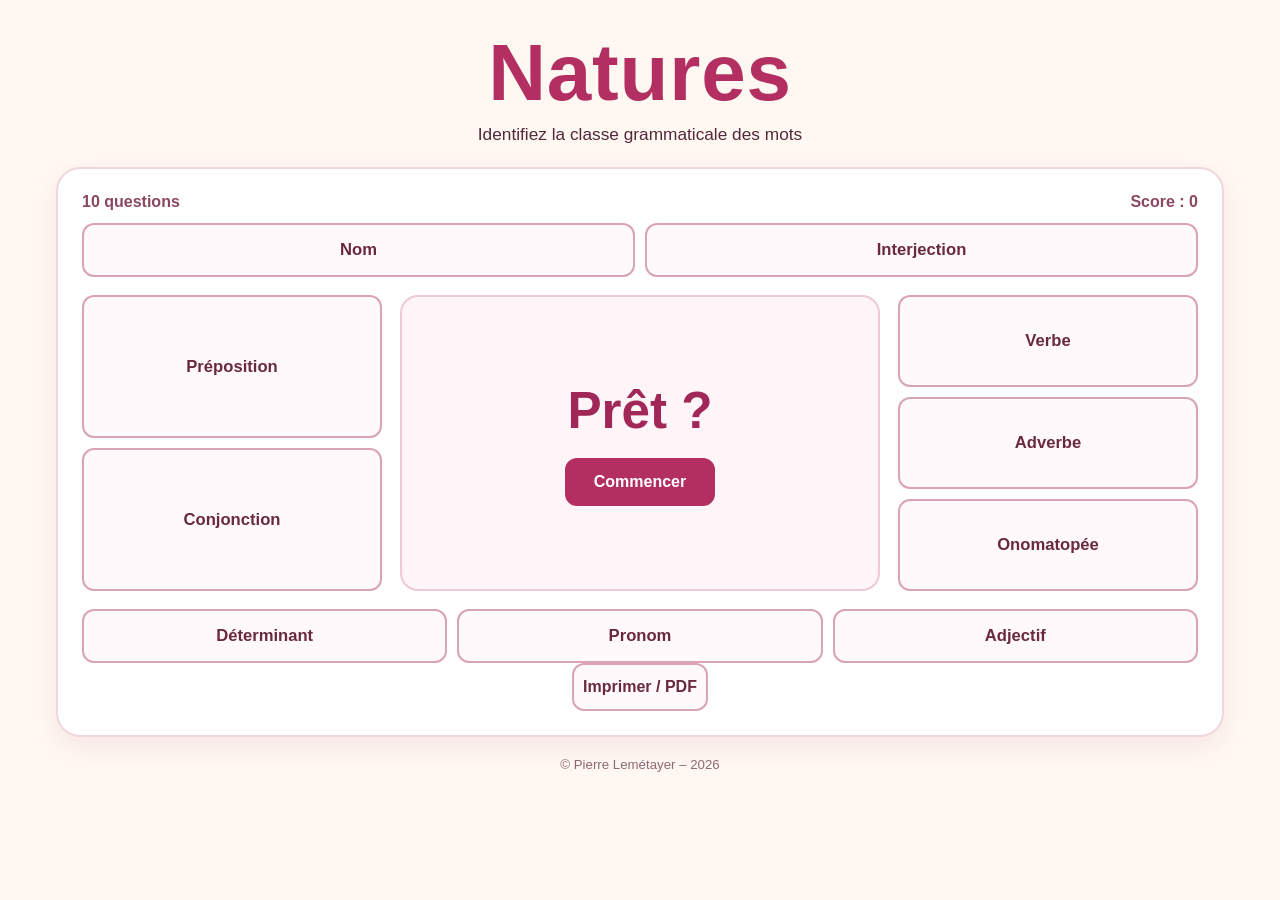
==== index.html @ f2314c23 "Ajouter les commandes Imprimer / PDF à Natures" ====
<!doctype html><html lang="fr"><head><meta charset="utf-8"><meta name="viewport" content="width=device-width,initial-scale=1"><title>Natures — Identifiez la classe grammaticale des mots</title><link rel="stylesheet" href="css/style.css?v=20261031-5"></head><body><main class="app"><header><h1><a href="./" id="home">Natures</a></h1><p>Identifiez la classe grammaticale des mots</p></header><section class="game" aria-label="Exercice de grammaire"><div class="status"><span id="progress">10 questions</span><span id="score">Score : 0</span></div><div class="layout"><div class="group top"><button data-class="nom">Nom</button><button data-class="interjection">Interjection</button></div><div class="group left"><button data-class="préposition">Préposition</button><button data-class="conjonction">Conjonction</button></div><div class="word"><div id="word" class="word-text" aria-live="polite">Prêt ?</div><div id="feedback" class="feedback" role="status" aria-live="polite"></div><button id="next" class="next">Commencer</button></div><div class="group right"><button data-class="verbe">Verbe</button><button data-class="adverbe">Adverbe</button><button data-class="onomatopée">Onomatopée</button></div><div class="group bottom"><button data-class="déterminant">Déterminant</button><button data-class="pronom">Pronom</button><button data-class="adjectif">Adjectif</button></div></div><div id="subchoices" class="subchoices" hidden></div><div class="print-tools"><button id="print-toggle" type="button" aria-expanded="false" aria-controls="print-options">Imprimer / PDF</button><div id="print-options" class="print-options" hidden><button id="print-exercise" type="button">PDF de l’exercice</button><button id="print-corrected" type="button">PDF de l’exercice avec corrigé</button></div></div></section><footer>© Pierre Lemétayer – 2026</footer></main><script src="js/data.js"></script><script src="js/app.js?v=20261031-6"></script></body></html>
---- css/style.css ----
:root{font-family:Verdana,Arial,sans-serif;color:#52283b;background:#fff8f2}*{box-sizing:border-box}body{margin:0;min-height:100vh}.app{max-width:1100px;margin:auto;padding:22px 16px;text-align:center}h1{font-size:clamp(2.8rem,7vw,5rem);margin:5px 0;color:#b32f62;letter-spacing:.01em}h1 a{color:inherit;text-decoration:none;cursor:pointer}h1 a:focus-visible{outline:2px solid #b32f62}header p{margin:0 0 22px;font-size:1.08rem}.game{background:#fff;border:2px solid #f1d6df;border-radius:24px;padding:20px;box-shadow:0 10px 28px #9b426018}.status{display:flex;justify-content:space-between;font-weight:bold;color:#8a4761;margin-bottom:12px}.layout{display:grid;grid-template-columns:minmax(140px,1fr) minmax(170px,1.4fr) minmax(140px,1fr);grid-template-rows:auto minmax(180px,1fr) auto;align-items:stretch;gap:14px;min-height:410px}.group{display:flex;gap:10px}.group.top{grid-column:1/4;grid-row:1;justify-content:center}.group.bottom{grid-column:1/4;grid-row:3;justify-content:center}.group.left{grid-column:1;grid-row:2;flex-direction:column}.group.right{grid-column:3;grid-row:2;flex-direction:column}.word{grid-column:2;grid-row:2;display:flex;flex-direction:column;align-items:center;justify-content:center;gap:12px;background:#fff4f7;border:2px solid #f0c9d6;border-radius:18px;color:#a12758;overflow-wrap:anywhere;padding:16px 12px}.word-text{font-size:clamp(2rem,4vw,3.5rem);font-weight:bold;line-height:1.2}button{font:inherit;cursor:pointer;border:2px solid #d9a4b8;background:#fff9fb;color:#692940;border-radius:12px;padding:13px 9px;font-weight:bold;transition:background .15s}.group button{flex:1;min-height:54px}.group.left button,.group.right button{min-height:64px}button:hover:not(:disabled){background:#ffe5ed}button:focus-visible{outline:3px solid #aa3b67;outline-offset:2px}button:disabled{cursor:default;opacity:.62}button.correct{background:#d5f3df;border-color:#3c9861;color:#215d37;opacity:1}button.wrong{background:#ffe0e0;border-color:#d35c5c;color:#922f2f;opacity:1}.next{background:#b32f62;color:white;border-color:#b32f62;margin:0 auto;min-width:150px}.next:hover:not(:disabled){background:#94244e}.subchoices{margin:15px auto 0;display:flex;flex-wrap:wrap;justify-content:center;gap:8px}.subchoices[hidden]{display:none}.subchoices button{font-size:.9rem}.feedback{font-size:.91rem;font-weight:normal;color:#52283b;line-height:1.45;max-width:100%;overflow-wrap:anywhere}.feedback:empty{display:none}.feedback strong{color:#a12758}footer{margin-top:20px;font-size:.83rem;color:#8e6877}@media(max-width:700px){.layout{grid-template-columns:1fr 1fr;grid-template-rows:auto auto auto auto;min-height:0}.word{grid-column:1/3;grid-row:1;min-height:135px}.group.top,.group.bottom,.group.left,.group.right{grid-column:auto;grid-row:auto;flex-direction:column}.group.top{grid-column:1;grid-row:2}.group.right{grid-column:2;grid-row:2}.group.left{grid-column:1;grid-row:3}.group.bottom{grid-column:2;grid-row:3}.group button{font-size:.83rem;min-height:48px!important}.game{padding:12px}.app{padding:14px 9px}}
/* Lisibilité prioritaire sur ordinateur : corrections et choix grammaticaux. */
@media (min-width: 701px){
  .app{max-width:1200px}
  .game{padding:24px}
  .layout{grid-template-columns:minmax(155px,1fr) minmax(270px,1.6fr) minmax(155px,1fr);gap:18px;min-height:440px}
  .word{padding:22px 18px;gap:16px}
  .feedback{font-size:1.05rem;line-height:1.65;max-width:52ch}
  .subchoices{max-width:1000px;gap:10px}
  .subchoices button{font-size:1rem;padding:12px 15px}
  .group button{font-size:1.04rem}
}

/* Sous-catégories : contraste visuel distinct des catégories principales. */
.subchoices button{background:#e9efff;border-color:#8199d1;color:#243f78}
.subchoices button:hover:not(:disabled){background:#d5e2ff;border-color:#5879c2}
.subchoices button:focus-visible{outline-color:#385ba9}
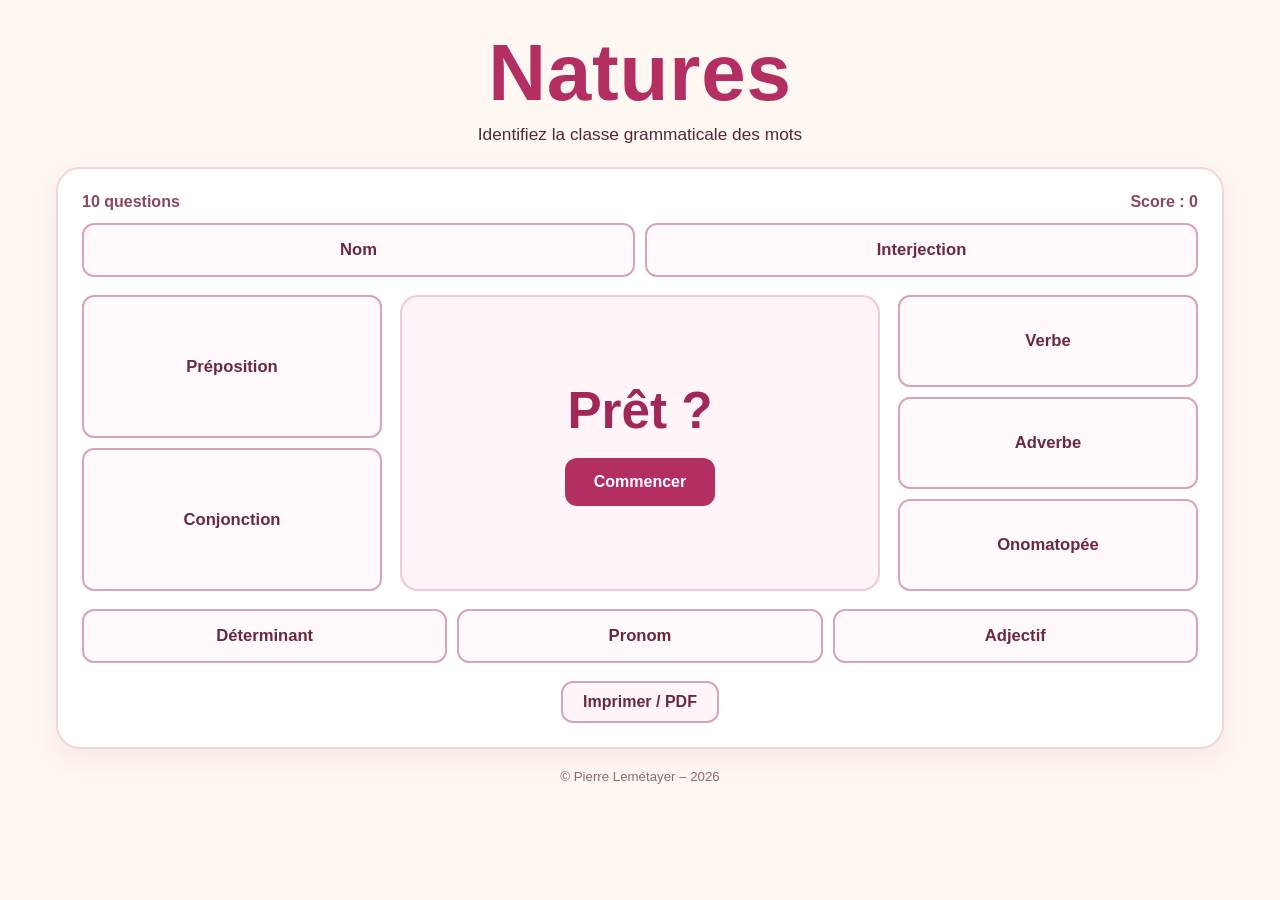
==== commit 32af8414: "Actualiser le cache CSS des commandes PDF" ====
--- a/index.html
+++ b/index.html
@@ -1 +1 @@
-<!doctype html><html lang="fr"><head><meta charset="utf-8"><meta name="viewport" content="width=device-width,initial-scale=1"><title>Natures — Identifiez la classe grammaticale des mots</title><link rel="stylesheet" href="css/style.css?v=20261031-5"></head><body><main class="app"><header><h1><a href="./" id="home">Natures</a></h1><p>Identifiez la classe grammaticale des mots</p></header><section class="game" aria-label="Exercice de grammaire"><div class="status"><span id="progress">10 questions</span><span id="score">Score : 0</span></div><div class="layout"><div class="group top"><button data-class="nom">Nom</button><button data-class="interjection">Interjection</button></div><div class="group left"><button data-class="préposition">Préposition</button><button data-class="conjonction">Conjonction</button></div><div class="word"><div id="word" class="word-text" aria-live="polite">Prêt ?</div><div id="feedback" class="feedback" role="status" aria-live="polite"></div><button id="next" class="next">Commencer</button></div><div class="group right"><button data-class="verbe">Verbe</button><button data-class="adverbe">Adverbe</button><button data-class="onomatopée">Onomatopée</button></div><div class="group bottom"><button data-class="déterminant">Déterminant</button><button data-class="pronom">Pronom</button><button data-class="adjectif">Adjectif</button></div></div><div id="subchoices" class="subchoices" hidden></div><div class="print-tools"><button id="print-toggle" type="button" aria-expanded="false" aria-controls="print-options">Imprimer / PDF</button><div id="print-options" class="print-options" hidden><button id="print-exercise" type="button">PDF de l’exercice</button><button id="print-corrected" type="button">PDF de l’exercice avec corrigé</button></div></div></section><footer>© Pierre Lemétayer – 2026</footer></main><script src="js/data.js"></script><script src="js/app.js?v=20261031-6"></script></body></html>+<!doctype html><html lang="fr"><head><meta charset="utf-8"><meta name="viewport" content="width=device-width,initial-scale=1"><title>Natures — Identifiez la classe grammaticale des mots</title><link rel="stylesheet" href="css/style.css?v=20261031-6"></head><body><main class="app"><header><h1><a href="./" id="home">Natures</a></h1><p>Identifiez la classe grammaticale des mots</p></header><section class="game" aria-label="Exercice de grammaire"><div class="status"><span id="progress">10 questions</span><span id="score">Score : 0</span></div><div class="layout"><div class="group top"><button data-class="nom">Nom</button><button data-class="interjection">Interjection</button></div><div class="group left"><button data-class="préposition">Préposition</button><button data-class="conjonction">Conjonction</button></div><div class="word"><div id="word" class="word-text" aria-live="polite">Prêt ?</div><div id="feedback" class="feedback" role="status" aria-live="polite"></div><button id="next" class="next">Commencer</button></div><div class="group right"><button data-class="verbe">Verbe</button><button data-class="adverbe">Adverbe</button><button data-class="onomatopée">Onomatopée</button></div><div class="group bottom"><button data-class="déterminant">Déterminant</button><button data-class="pronom">Pronom</button><button data-class="adjectif">Adjectif</button></div></div><div id="subchoices" class="subchoices" hidden></div><div class="print-tools"><button id="print-toggle" type="button" aria-expanded="false" aria-controls="print-options">Imprimer / PDF</button><div id="print-options" class="print-options" hidden><button id="print-exercise" type="button">PDF de l’exercice</button><button id="print-corrected" type="button">PDF de l’exercice avec corrigé</button></div></div></section><footer>© Pierre Lemétayer – 2026</footer></main><script src="js/data.js"></script><script src="js/app.js?v=20261031-6"></script></body></html>
--- a/css/style.css
+++ b/css/style.css
@@ -15,3 +15,11 @@
 .subchoices button{background:#e9efff;border-color:#8199d1;color:#243f78}
 .subchoices button:hover:not(:disabled){background:#d5e2ff;border-color:#5879c2}
 .subchoices button:focus-visible{outline-color:#385ba9}
+
+/* Commandes de sortie papier et PDF. */
+.print-tools{margin:18px auto 0;text-align:center}
+#print-toggle{background:#fff4f7;border-color:#d9a4b8;padding:10px 20px}
+.print-options{display:flex;justify-content:center;flex-wrap:wrap;gap:10px;margin-top:12px}
+.print-options[hidden]{display:none}
+.print-options button{background:#e9efff;border-color:#8199d1;color:#243f78}
+.print-options button:hover{background:#d5e2ff}
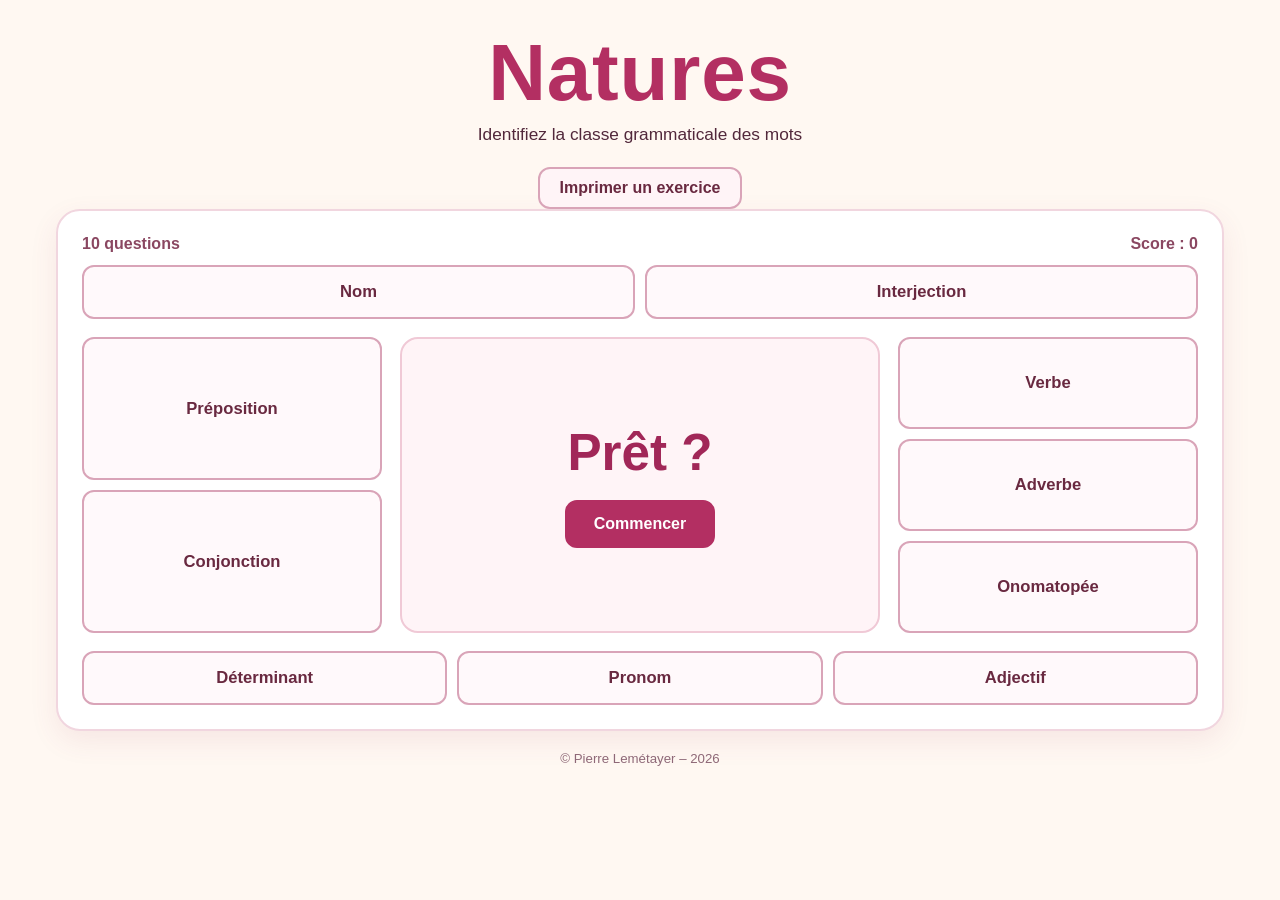
==== commit e07195b6: "Placer les impressions d'exercices en haut et le résultat dans la zone de jeu" ====
--- a/index.html
+++ b/index.html
@@ -1 +1 @@
-<!doctype html><html lang="fr"><head><meta charset="utf-8"><meta name="viewport" content="width=device-width,initial-scale=1"><title>Natures — Identifiez la classe grammaticale des mots</title><link rel="stylesheet" href="css/style.css?v=20261031-6"></head><body><main class="app"><header><h1><a href="./" id="home">Natures</a></h1><p>Identifiez la classe grammaticale des mots</p></header><section class="game" aria-label="Exercice de grammaire"><div class="status"><span id="progress">10 questions</span><span id="score">Score : 0</span></div><div class="layout"><div class="group top"><button data-class="nom">Nom</button><button data-class="interjection">Interjection</button></div><div class="group left"><button data-class="préposition">Préposition</button><button data-class="conjonction">Conjonction</button></div><div class="word"><div id="word" class="word-text" aria-live="polite">Prêt ?</div><div id="feedback" class="feedback" role="status" aria-live="polite"></div><button id="next" class="next">Commencer</button></div><div class="group right"><button data-class="verbe">Verbe</button><button data-class="adverbe">Adverbe</button><button data-class="onomatopée">Onomatopée</button></div><div class="group bottom"><button data-class="déterminant">Déterminant</button><button data-class="pronom">Pronom</button><button data-class="adjectif">Adjectif</button></div></div><div id="subchoices" class="subchoices" hidden></div><div class="print-tools"><button id="print-toggle" type="button" aria-expanded="false" aria-controls="print-options">Imprimer / PDF</button><div id="print-options" class="print-options" hidden><button id="print-exercise" type="button">PDF de l’exercice</button><button id="print-corrected" type="button">PDF de l’exercice avec corrigé</button></div></div></section><footer>© Pierre Lemétayer – 2026</footer></main><script src="js/data.js"></script><script src="js/app.js?v=20261031-6"></script></body></html>+<!doctype html><html lang="fr"><head><meta charset="utf-8"><meta name="viewport" content="width=device-width,initial-scale=1"><title>Natures — Identifiez la classe grammaticale des mots</title><link rel="stylesheet" href="css/style.css?v=20261031-7"></head><body><main class="app"><header><h1><a href="./" id="home">Natures</a></h1><p>Identifiez la classe grammaticale des mots</p><div class="print-tools"><button id="print-toggle" class="text-link" type="button" aria-expanded="false" aria-controls="print-options">Imprimer un exercice</button><div id="print-options" class="print-options" hidden><button id="print-corrected" class="text-link" type="button">Avec corrigé</button><button id="print-exercise" class="text-link" type="button">Sans corrigé</button></div></div></header><section class="game" aria-label="Exercice de grammaire"><div class="status"><span id="progress">10 questions</span><span id="score">Score : 0</span></div><div class="layout"><div class="group top"><button data-class="nom">Nom</button><button data-class="interjection">Interjection</button></div><div class="group left"><button data-class="préposition">Préposition</button><button data-class="conjonction">Conjonction</button></div><div class="word"><div id="word" class="word-text" aria-live="polite">Prêt ?</div><div id="feedback" class="feedback" role="status" aria-live="polite"></div><button id="next" class="next">Commencer</button><button id="print-results" class="text-link result-print" type="button" hidden>Imprimer mon résultat</button></div><div class="group right"><button data-class="verbe">Verbe</button><button data-class="adverbe">Adverbe</button><button data-class="onomatopée">Onomatopée</button></div><div class="group bottom"><button data-class="déterminant">Déterminant</button><button data-class="pronom">Pronom</button><button data-class="adjectif">Adjectif</button></div></div><div id="subchoices" class="subchoices" hidden></div></section><footer>© Pierre Lemétayer – 2026</footer></main><script src="js/data.js"></script><script src="js/app.js?v=20261031-7"></script></body></html>
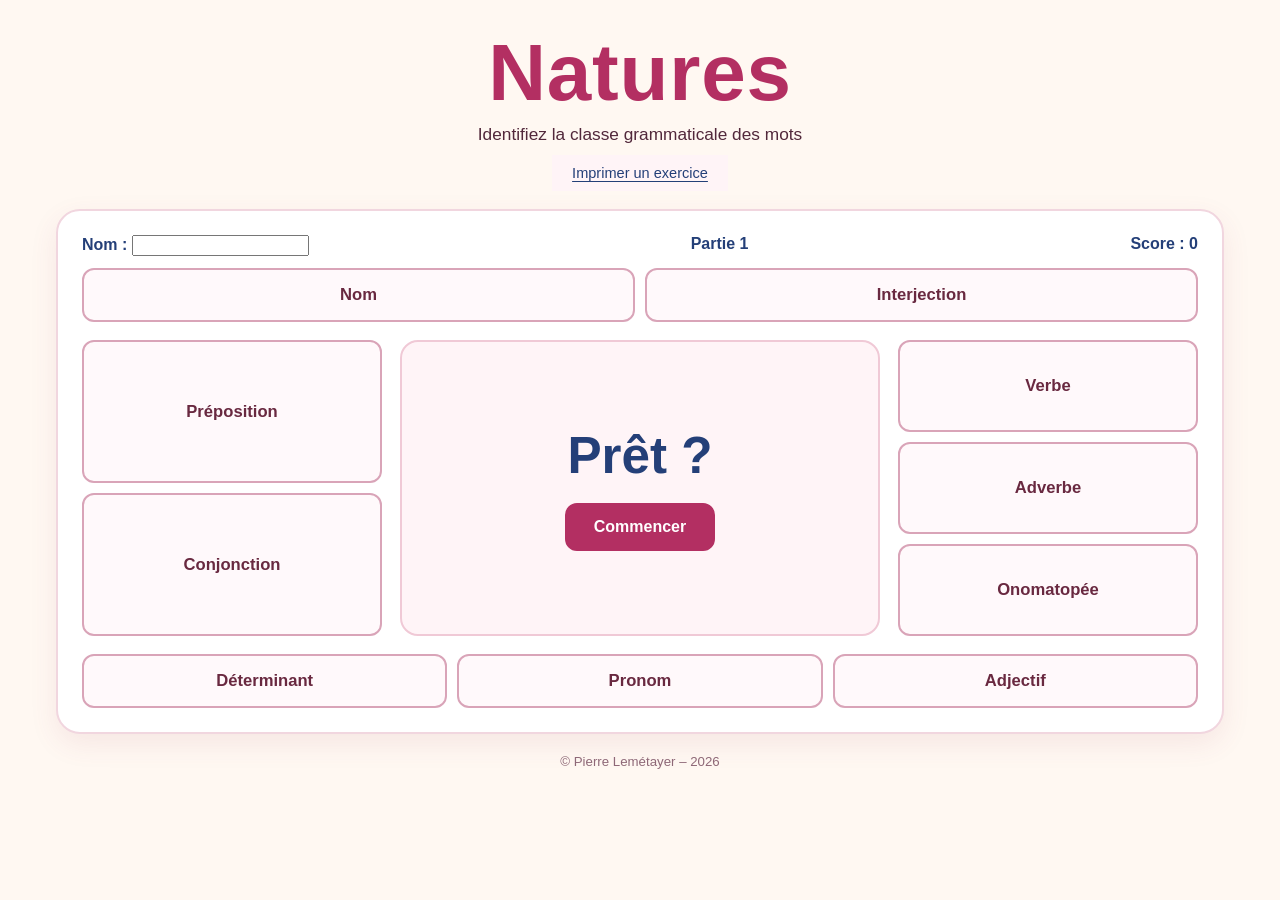
==== commit 52ce6f91: "Ajouter le nom de l'élève et centrer le numéro de partie" ====
--- a/index.html
+++ b/index.html
@@ -1 +1 @@
-<!doctype html><html lang="fr"><head><meta charset="utf-8"><meta name="viewport" content="width=device-width,initial-scale=1"><title>Natures — Identifiez la classe grammaticale des mots</title><link rel="stylesheet" href="css/style.css?v=20261031-7"></head><body><main class="app"><header><h1><a href="./" id="home">Natures</a></h1><p>Identifiez la classe grammaticale des mots</p><div class="print-tools"><button id="print-toggle" class="text-link" type="button" aria-expanded="false" aria-controls="print-options">Imprimer un exercice</button><div id="print-options" class="print-options" hidden><button id="print-corrected" class="text-link" type="button">Avec corrigé</button><button id="print-exercise" class="text-link" type="button">Sans corrigé</button></div></div></header><section class="game" aria-label="Exercice de grammaire"><div class="status"><span id="progress">10 questions</span><span id="score">Score : 0</span></div><div class="layout"><div class="group top"><button data-class="nom">Nom</button><button data-class="interjection">Interjection</button></div><div class="group left"><button data-class="préposition">Préposition</button><button data-class="conjonction">Conjonction</button></div><div class="word"><div id="word" class="word-text" aria-live="polite">Prêt ?</div><div id="feedback" class="feedback" role="status" aria-live="polite"></div><button id="next" class="next">Commencer</button><button id="print-results" class="text-link result-print" type="button" hidden>Imprimer mon résultat</button></div><div class="group right"><button data-class="verbe">Verbe</button><button data-class="adverbe">Adverbe</button><button data-class="onomatopée">Onomatopée</button></div><div class="group bottom"><button data-class="déterminant">Déterminant</button><button data-class="pronom">Pronom</button><button data-class="adjectif">Adjectif</button></div></div><div id="subchoices" class="subchoices" hidden></div></section><footer>© Pierre Lemétayer – 2026</footer></main><script src="js/data.js"></script><script src="js/app.js?v=20261031-7"></script></body></html>+<!doctype html><html lang="fr"><head><meta charset="utf-8"><meta name="viewport" content="width=device-width,initial-scale=1"><title>Natures — Identifiez la classe grammaticale des mots</title><link rel="stylesheet" href="css/style.css?v=20261031-8"></head><body><main class="app"><header><h1><a href="./" id="home">Natures</a></h1><p>Identifiez la classe grammaticale des mots</p><div class="print-tools"><button id="print-toggle" class="text-link" type="button" aria-expanded="false" aria-controls="print-options">Imprimer un exercice</button><div id="print-options" class="print-options" hidden><button id="print-corrected" class="text-link" type="button">Avec corrigé</button><button id="print-exercise" class="text-link" type="button">Sans corrigé</button></div></div></header><section class="game" aria-label="Exercice de grammaire"><div class="status"><label class="student-name" for="student-name">Nom : <input id="student-name" type="text" maxlength="80" autocomplete="name" aria-label="Nom de l’élève"></label><span id="progress">Partie 1</span><span id="score">Score : 0</span></div><div class="layout"><div class="group top"><button data-class="nom">Nom</button><button data-class="interjection">Interjection</button></div><div class="group left"><button data-class="préposition">Préposition</button><button data-class="conjonction">Conjonction</button></div><div class="word"><div id="word" class="word-text" aria-live="polite">Prêt ?</div><div id="feedback" class="feedback" role="status" aria-live="polite"></div><button id="next" class="next">Commencer</button><button id="print-results" class="text-link result-print" type="button" hidden>Imprimer mon résultat</button></div><div class="group right"><button data-class="verbe">Verbe</button><button data-class="adverbe">Adverbe</button><button data-class="onomatopée">Onomatopée</button></div><div class="group bottom"><button data-class="déterminant">Déterminant</button><button data-class="pronom">Pronom</button><button data-class="adjectif">Adjectif</button></div></div><div id="subchoices" class="subchoices" hidden></div></section><footer>© Pierre Lemétayer – 2026</footer></main><script src="js/data.js"></script><script src="js/app.js?v=20261031-8"></script></body></html>
--- a/css/style.css
+++ b/css/style.css
@@ -23,3 +23,12 @@
 .print-options[hidden]{display:none}
 .print-options button{background:#e9efff;border-color:#8199d1;color:#243f78}
 .print-options button:hover{background:#d5e2ff}
+
+/* Liens d'impression discrets et couleur des informations de partie. */
+header .print-tools{margin:-12px auto 18px}
+.text-link,.print-options .text-link{font:inherit;font-size:.91rem;font-weight:normal;background:transparent;border:0;border-radius:0;color:#243f78;text-decoration:underline;text-underline-offset:3px;padding:4px 7px;min-height:0;cursor:pointer}
+.text-link:hover:not(:disabled),.print-options .text-link:hover:not(:disabled){background:transparent;color:#385ba9}
+.print-options{margin-top:4px;gap:16px}
+.result-print{margin-top:2px;font-size:.88rem}
+.result-print[hidden]{display:none}
+.status,.word,.word-text,.feedback,.feedback strong{color:#243f78}
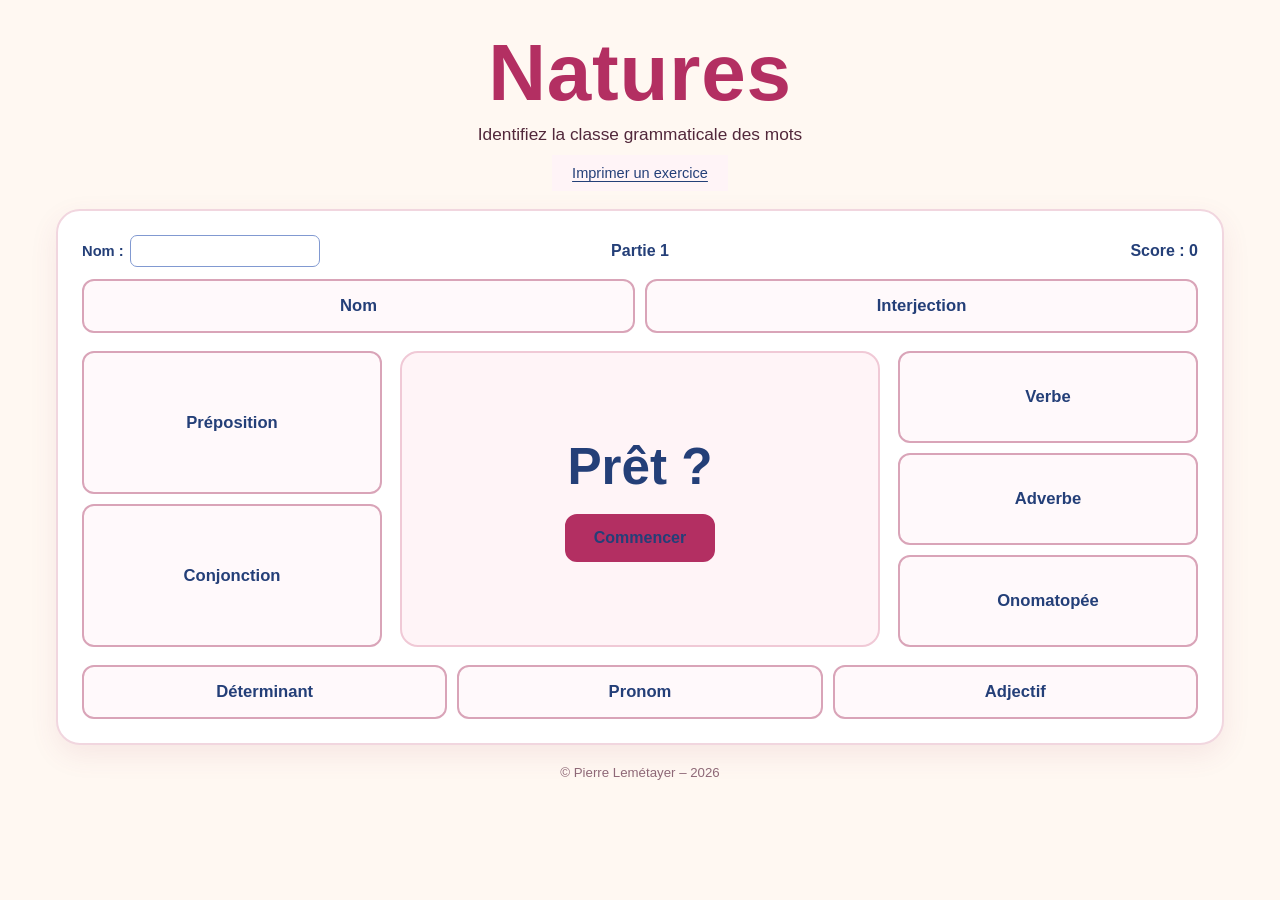
==== commit 7a83f65f: "Actualiser les couleurs corrigées du jeu" ====
--- a/index.html
+++ b/index.html
@@ -1 +1 @@
-<!doctype html><html lang="fr"><head><meta charset="utf-8"><meta name="viewport" content="width=device-width,initial-scale=1"><title>Natures — Identifiez la classe grammaticale des mots</title><link rel="stylesheet" href="css/style.css?v=20261031-8"></head><body><main class="app"><header><h1><a href="./" id="home">Natures</a></h1><p>Identifiez la classe grammaticale des mots</p><div class="print-tools"><button id="print-toggle" class="text-link" type="button" aria-expanded="false" aria-controls="print-options">Imprimer un exercice</button><div id="print-options" class="print-options" hidden><button id="print-corrected" class="text-link" type="button">Avec corrigé</button><button id="print-exercise" class="text-link" type="button">Sans corrigé</button></div></div></header><section class="game" aria-label="Exercice de grammaire"><div class="status"><label class="student-name" for="student-name">Nom : <input id="student-name" type="text" maxlength="80" autocomplete="name" aria-label="Nom de l’élève"></label><span id="progress">Partie 1</span><span id="score">Score : 0</span></div><div class="layout"><div class="group top"><button data-class="nom">Nom</button><button data-class="interjection">Interjection</button></div><div class="group left"><button data-class="préposition">Préposition</button><button data-class="conjonction">Conjonction</button></div><div class="word"><div id="word" class="word-text" aria-live="polite">Prêt ?</div><div id="feedback" class="feedback" role="status" aria-live="polite"></div><button id="next" class="next">Commencer</button><button id="print-results" class="text-link result-print" type="button" hidden>Imprimer mon résultat</button></div><div class="group right"><button data-class="verbe">Verbe</button><button data-class="adverbe">Adverbe</button><button data-class="onomatopée">Onomatopée</button></div><div class="group bottom"><button data-class="déterminant">Déterminant</button><button data-class="pronom">Pronom</button><button data-class="adjectif">Adjectif</button></div></div><div id="subchoices" class="subchoices" hidden></div></section><footer>© Pierre Lemétayer – 2026</footer></main><script src="js/data.js"></script><script src="js/app.js?v=20261031-8"></script></body></html>+<!doctype html><html lang="fr"><head><meta charset="utf-8"><meta name="viewport" content="width=device-width,initial-scale=1"><title>Natures — Identifiez la classe grammaticale des mots</title><link rel="stylesheet" href="css/style.css?v=20261031-9"></head><body><main class="app"><header><h1><a href="./" id="home">Natures</a></h1><p>Identifiez la classe grammaticale des mots</p><div class="print-tools"><button id="print-toggle" class="text-link" type="button" aria-expanded="false" aria-controls="print-options">Imprimer un exercice</button><div id="print-options" class="print-options" hidden><button id="print-corrected" class="text-link" type="button">Avec corrigé</button><button id="print-exercise" class="text-link" type="button">Sans corrigé</button></div></div></header><section class="game" aria-label="Exercice de grammaire"><div class="status"><label class="student-name" for="student-name">Nom : <input id="student-name" type="text" maxlength="80" autocomplete="name" aria-label="Nom de l’élève"></label><span id="progress">Partie 1</span><span id="score">Score : 0</span></div><div class="layout"><div class="group top"><button data-class="nom">Nom</button><button data-class="interjection">Interjection</button></div><div class="group left"><button data-class="préposition">Préposition</button><button data-class="conjonction">Conjonction</button></div><div class="word"><div id="word" class="word-text" aria-live="polite">Prêt ?</div><div id="feedback" class="feedback" role="status" aria-live="polite"></div><button id="next" class="next">Commencer</button><button id="print-results" class="text-link result-print" type="button" hidden>Imprimer mon résultat</button></div><div class="group right"><button data-class="verbe">Verbe</button><button data-class="adverbe">Adverbe</button><button data-class="onomatopée">Onomatopée</button></div><div class="group bottom"><button data-class="déterminant">Déterminant</button><button data-class="pronom">Pronom</button><button data-class="adjectif">Adjectif</button></div></div><div id="subchoices" class="subchoices" hidden></div></section><footer>© Pierre Lemétayer – 2026</footer></main><script src="js/data.js"></script><script src="js/app.js?v=20261031-8"></script></body></html>
--- a/css/style.css
+++ b/css/style.css
@@ -32,3 +32,14 @@
 .result-print{margin-top:2px;font-size:.88rem}
 .result-print[hidden]{display:none}
 .status,.word,.word-text,.feedback,.feedback strong{color:#243f78}
+
+/* Bandeau : nom à gauche, partie centrée, score à droite. */
+.status{display:grid;grid-template-columns:minmax(0,1fr) auto minmax(0,1fr);align-items:center;gap:10px;color:#243f78}
+.student-name{display:flex;align-items:center;gap:6px;justify-self:start;font-size:.92rem;min-width:0;white-space:nowrap}
+.student-name input{font:inherit;font-weight:normal;color:#243f78;border:1px solid #8199d1;border-radius:7px;background:#fff;padding:7px 8px;width:clamp(90px,15vw,190px);min-width:0}
+.student-name input:focus-visible{outline:2px solid #385ba9;outline-offset:2px}
+#progress{justify-self:center;white-space:nowrap}
+#score{justify-self:end;white-space:nowrap}
+.group button{color:#243f78}
+.next{color:#243f78}
+@media(max-width:700px){.status{gap:5px}.student-name{font-size:.75rem;gap:3px}.student-name input{width:clamp(60px,19vw,110px);padding:5px 4px;font-size:.75rem}#progress,#score{font-size:.8rem}}
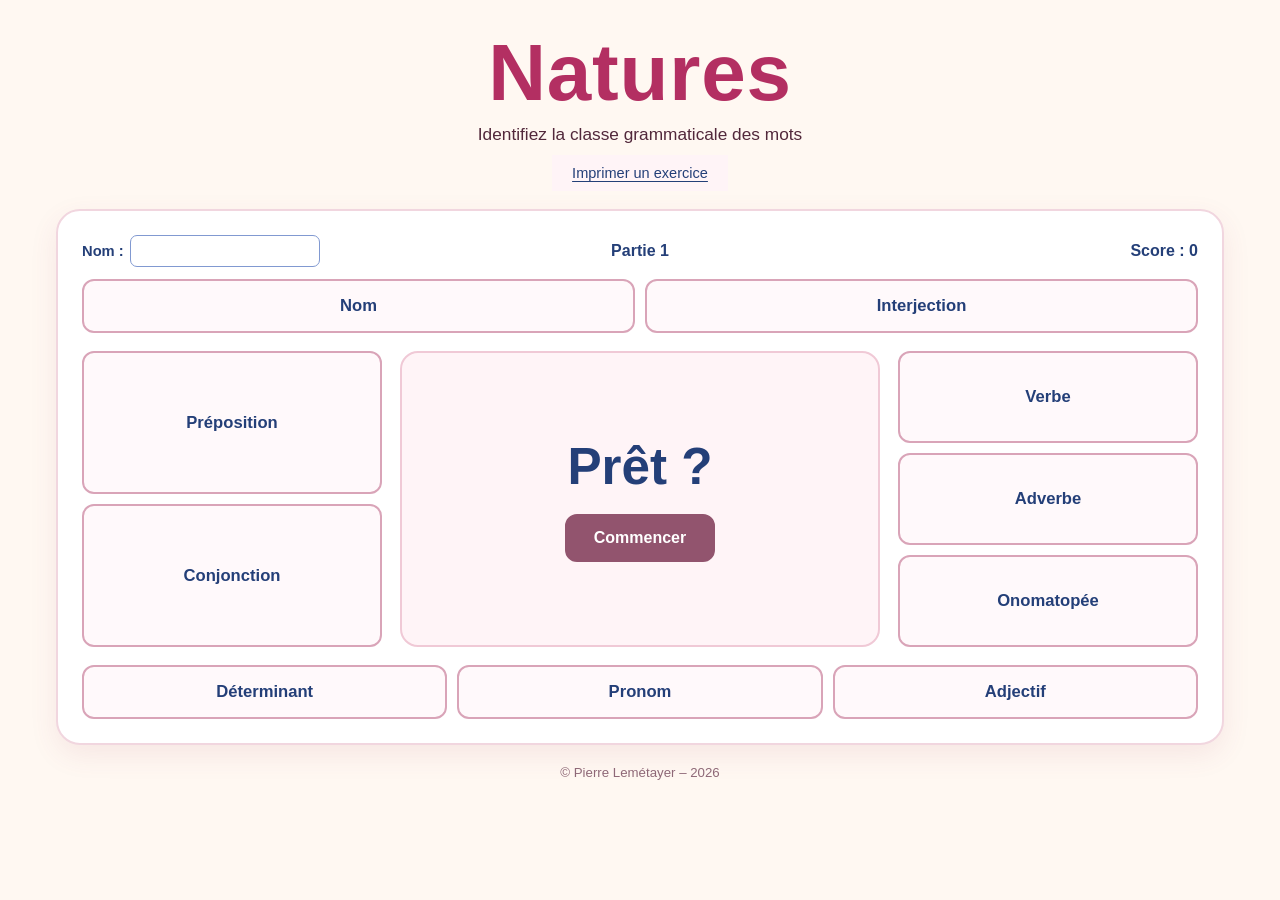
==== commit 6fcddeb2: "Actualiser les styles et la logique de correction" ====
--- a/index.html
+++ b/index.html
@@ -1 +1 @@
-<!doctype html><html lang="fr"><head><meta charset="utf-8"><meta name="viewport" content="width=device-width,initial-scale=1"><title>Natures — Identifiez la classe grammaticale des mots</title><link rel="stylesheet" href="css/style.css?v=20261031-9"></head><body><main class="app"><header><h1><a href="./" id="home">Natures</a></h1><p>Identifiez la classe grammaticale des mots</p><div class="print-tools"><button id="print-toggle" class="text-link" type="button" aria-expanded="false" aria-controls="print-options">Imprimer un exercice</button><div id="print-options" class="print-options" hidden><button id="print-corrected" class="text-link" type="button">Avec corrigé</button><button id="print-exercise" class="text-link" type="button">Sans corrigé</button></div></div></header><section class="game" aria-label="Exercice de grammaire"><div class="status"><label class="student-name" for="student-name">Nom : <input id="student-name" type="text" maxlength="80" autocomplete="name" aria-label="Nom de l’élève"></label><span id="progress">Partie 1</span><span id="score">Score : 0</span></div><div class="layout"><div class="group top"><button data-class="nom">Nom</button><button data-class="interjection">Interjection</button></div><div class="group left"><button data-class="préposition">Préposition</button><button data-class="conjonction">Conjonction</button></div><div class="word"><div id="word" class="word-text" aria-live="polite">Prêt ?</div><div id="feedback" class="feedback" role="status" aria-live="polite"></div><button id="next" class="next">Commencer</button><button id="print-results" class="text-link result-print" type="button" hidden>Imprimer mon résultat</button></div><div class="group right"><button data-class="verbe">Verbe</button><button data-class="adverbe">Adverbe</button><button data-class="onomatopée">Onomatopée</button></div><div class="group bottom"><button data-class="déterminant">Déterminant</button><button data-class="pronom">Pronom</button><button data-class="adjectif">Adjectif</button></div></div><div id="subchoices" class="subchoices" hidden></div></section><footer>© Pierre Lemétayer – 2026</footer></main><script src="js/data.js"></script><script src="js/app.js?v=20261031-8"></script></body></html>+<!doctype html><html lang="fr"><head><meta charset="utf-8"><meta name="viewport" content="width=device-width,initial-scale=1"><title>Natures — Identifiez la classe grammaticale des mots</title><link rel="stylesheet" href="css/style.css?v=20261031-10"></head><body><main class="app"><header><h1><a href="./" id="home">Natures</a></h1><p>Identifiez la classe grammaticale des mots</p><div class="print-tools"><button id="print-toggle" class="text-link" type="button" aria-expanded="false" aria-controls="print-options">Imprimer un exercice</button><div id="print-options" class="print-options" hidden><button id="print-corrected" class="text-link" type="button">Avec corrigé</button><button id="print-exercise" class="text-link" type="button">Sans corrigé</button></div></div></header><section class="game" aria-label="Exercice de grammaire"><div class="status"><label class="student-name" for="student-name">Nom : <input id="student-name" type="text" maxlength="80" autocomplete="name" aria-label="Nom de l’élève"></label><span id="progress">Partie 1</span><span id="score">Score : 0</span></div><div class="layout"><div class="group top"><button data-class="nom">Nom</button><button data-class="interjection">Interjection</button></div><div class="group left"><button data-class="préposition">Préposition</button><button data-class="conjonction">Conjonction</button></div><div class="word"><div id="word" class="word-text" aria-live="polite">Prêt ?</div><div id="feedback" class="feedback" role="status" aria-live="polite"></div><button id="next" class="next">Commencer</button><button id="print-results" class="text-link result-print" type="button" hidden>Imprimer mon résultat</button></div><div class="group right"><button data-class="verbe">Verbe</button><button data-class="adverbe">Adverbe</button><button data-class="onomatopée">Onomatopée</button></div><div class="group bottom"><button data-class="déterminant">Déterminant</button><button data-class="pronom">Pronom</button><button data-class="adjectif">Adjectif</button></div></div><div id="subchoices" class="subchoices" hidden></div></section><footer>© Pierre Lemétayer – 2026</footer></main><script src="js/data.js"></script><script src="js/app.js?v=20261031-9"></script></body></html>
--- a/css/style.css
+++ b/css/style.css
@@ -41,5 +41,8 @@
 #progress{justify-self:center;white-space:nowrap}
 #score{justify-self:end;white-space:nowrap}
 .group button{color:#243f78}
-.next{color:#243f78}
+.next{background:#92546e;border-color:#92546e;color:#fff}
+.next:hover:not(:disabled){background:#7b425a;border-color:#7b425a}
+.subchoices button.correct{background:#d5f3df;border-color:#3c9861;color:#215d37;opacity:1}
+.subchoices button.wrong{background:#ffe0e0;border-color:#d35c5c;color:#922f2f;opacity:1}
 @media(max-width:700px){.status{gap:5px}.student-name{font-size:.75rem;gap:3px}.student-name input{width:clamp(60px,19vw,110px);padding:5px 4px;font-size:.75rem}#progress,#score{font-size:.8rem}}
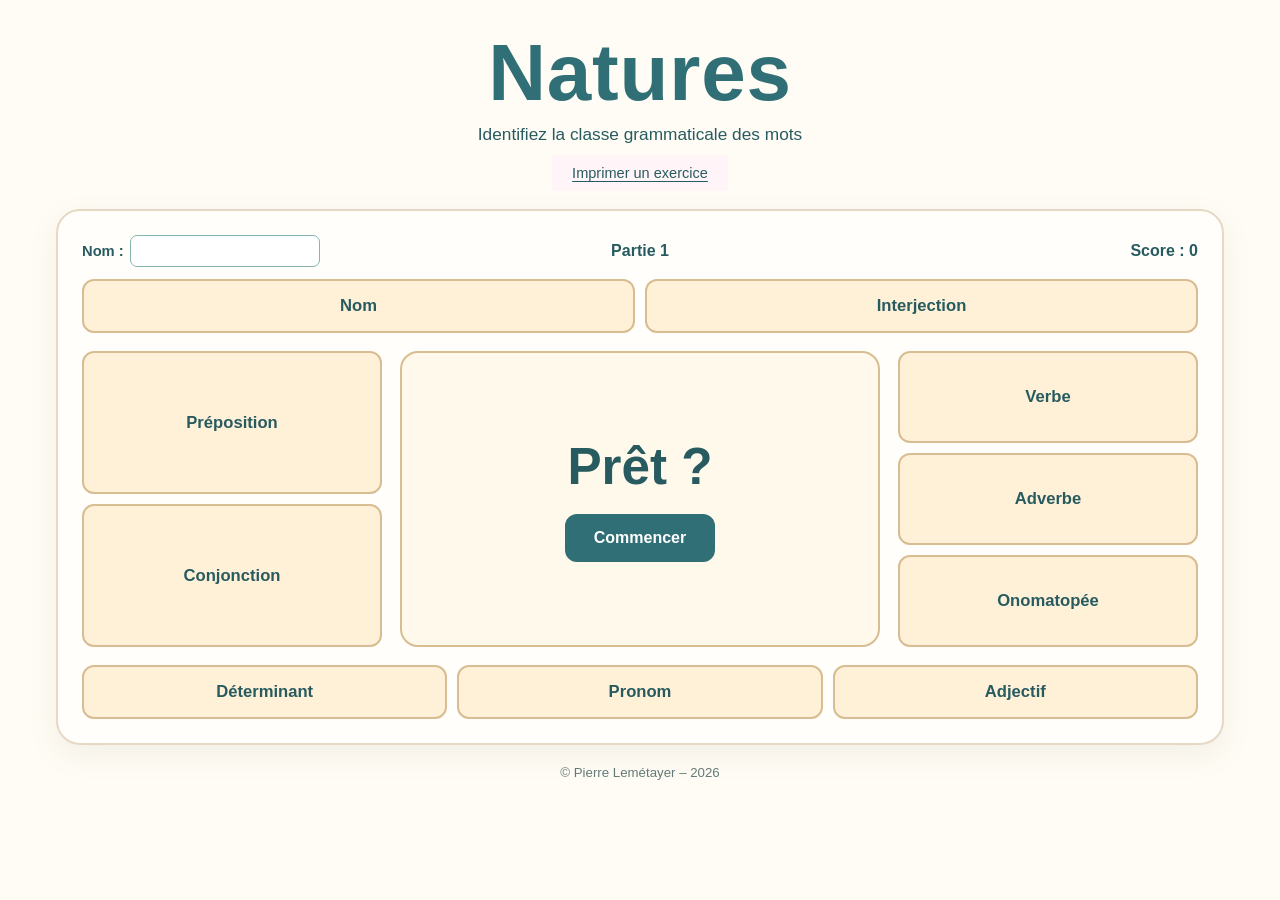
==== commit fb69ef08: "Actualiser la feuille de style crème et pétrole" ====
--- a/index.html
+++ b/index.html
@@ -1 +1 @@
-<!doctype html><html lang="fr"><head><meta charset="utf-8"><meta name="viewport" content="width=device-width,initial-scale=1"><title>Natures — Identifiez la classe grammaticale des mots</title><link rel="stylesheet" href="css/style.css?v=20261031-10"></head><body><main class="app"><header><h1><a href="./" id="home">Natures</a></h1><p>Identifiez la classe grammaticale des mots</p><div class="print-tools"><button id="print-toggle" class="text-link" type="button" aria-expanded="false" aria-controls="print-options">Imprimer un exercice</button><div id="print-options" class="print-options" hidden><button id="print-corrected" class="text-link" type="button">Avec corrigé</button><button id="print-exercise" class="text-link" type="button">Sans corrigé</button></div></div></header><section class="game" aria-label="Exercice de grammaire"><div class="status"><label class="student-name" for="student-name">Nom : <input id="student-name" type="text" maxlength="80" autocomplete="name" aria-label="Nom de l’élève"></label><span id="progress">Partie 1</span><span id="score">Score : 0</span></div><div class="layout"><div class="group top"><button data-class="nom">Nom</button><button data-class="interjection">Interjection</button></div><div class="group left"><button data-class="préposition">Préposition</button><button data-class="conjonction">Conjonction</button></div><div class="word"><div id="word" class="word-text" aria-live="polite">Prêt ?</div><div id="feedback" class="feedback" role="status" aria-live="polite"></div><button id="next" class="next">Commencer</button><button id="print-results" class="text-link result-print" type="button" hidden>Imprimer mon résultat</button></div><div class="group right"><button data-class="verbe">Verbe</button><button data-class="adverbe">Adverbe</button><button data-class="onomatopée">Onomatopée</button></div><div class="group bottom"><button data-class="déterminant">Déterminant</button><button data-class="pronom">Pronom</button><button data-class="adjectif">Adjectif</button></div></div><div id="subchoices" class="subchoices" hidden></div></section><footer>© Pierre Lemétayer – 2026</footer></main><script src="js/data.js"></script><script src="js/app.js?v=20261031-9"></script></body></html>+<!doctype html><html lang="fr"><head><meta charset="utf-8"><meta name="viewport" content="width=device-width,initial-scale=1"><title>Natures — Identifiez la classe grammaticale des mots</title><link rel="stylesheet" href="css/style.css?v=20261031-11"></head><body><main class="app"><header><h1><a href="./" id="home">Natures</a></h1><p>Identifiez la classe grammaticale des mots</p><div class="print-tools"><button id="print-toggle" class="text-link" type="button" aria-expanded="false" aria-controls="print-options">Imprimer un exercice</button><div id="print-options" class="print-options" hidden><button id="print-corrected" class="text-link" type="button">Avec corrigé</button><button id="print-exercise" class="text-link" type="button">Sans corrigé</button></div></div></header><section class="game" aria-label="Exercice de grammaire"><div class="status"><label class="student-name" for="student-name">Nom : <input id="student-name" type="text" maxlength="80" autocomplete="name" aria-label="Nom de l’élève"></label><span id="progress">Partie 1</span><span id="score">Score : 0</span></div><div class="layout"><div class="group top"><button data-class="nom">Nom</button><button data-class="interjection">Interjection</button></div><div class="group left"><button data-class="préposition">Préposition</button><button data-class="conjonction">Conjonction</button></div><div class="word"><div id="word" class="word-text" aria-live="polite">Prêt ?</div><div id="feedback" class="feedback" role="status" aria-live="polite"></div><button id="next" class="next">Commencer</button><button id="print-results" class="text-link result-print" type="button" hidden>Imprimer mon résultat</button></div><div class="group right"><button data-class="verbe">Verbe</button><button data-class="adverbe">Adverbe</button><button data-class="onomatopée">Onomatopée</button></div><div class="group bottom"><button data-class="déterminant">Déterminant</button><button data-class="pronom">Pronom</button><button data-class="adjectif">Adjectif</button></div></div><div id="subchoices" class="subchoices" hidden></div></section><footer>© Pierre Lemétayer – 2026</footer></main><script src="js/data.js"></script><script src="js/app.js?v=20261031-9"></script></body></html>
--- a/css/style.css
+++ b/css/style.css
@@ -46,3 +46,29 @@
 .subchoices button.correct{background:#d5f3df;border-color:#3c9861;color:#215d37;opacity:1}
 .subchoices button.wrong{background:#ffe0e0;border-color:#d35c5c;color:#922f2f;opacity:1}
 @media(max-width:700px){.status{gap:5px}.student-name{font-size:.75rem;gap:3px}.student-name input{width:clamp(60px,19vw,110px);padding:5px 4px;font-size:.75rem}#progress,#score{font-size:.8rem}}
+
+
+/* Palette 6 — Crème & pétrole. Les couleurs de validation restent vert/rouge. */
+:root{color:#285b60;background:#fffcf5}
+h1{color:#306f75}
+h1 a:focus-visible{outline-color:#306f75}
+.game{background:#fffefa;border-color:#e5d9c6;box-shadow:0 10px 28px #8b80651a}
+.word{background:#fff9eb;border-color:#d7bd91;color:#285b60}
+.word-text,.feedback,.feedback strong,.status{color:#285b60}
+button{background:#fff1d8;border-color:#d7bd91;color:#285b60}
+.group button{background:#fff1d8;border-color:#d7bd91;color:#285b60}
+.group button:hover:not(:disabled){background:#f9e5c1}
+button:focus-visible{outline-color:#306f75}
+.subchoices button{background:#dcefed;border-color:#86b4af;color:#285b60}
+.subchoices button:hover:not(:disabled){background:#c8e3df;border-color:#679e99}
+.subchoices button:focus-visible{outline-color:#306f75}
+.next{background:#306f75;border-color:#306f75;color:#fff}
+.next:hover:not(:disabled){background:#285b60;border-color:#285b60}
+.student-name input{color:#285b60;border-color:#86b4af}
+.student-name input:focus-visible{outline-color:#306f75}
+.text-link,.print-options .text-link{color:#285b60}
+.text-link:hover:not(:disabled),.print-options .text-link:hover:not(:disabled){color:#306f75}
+.print-options button{background:transparent;border:0;color:#285b60}
+footer{color:#647a77}
+button.correct,.subchoices button.correct{background:#d5f3df;border-color:#3c9861;color:#215d37}
+button.wrong,.subchoices button.wrong{background:#ffe0e0;border-color:#d35c5c;color:#922f2f}
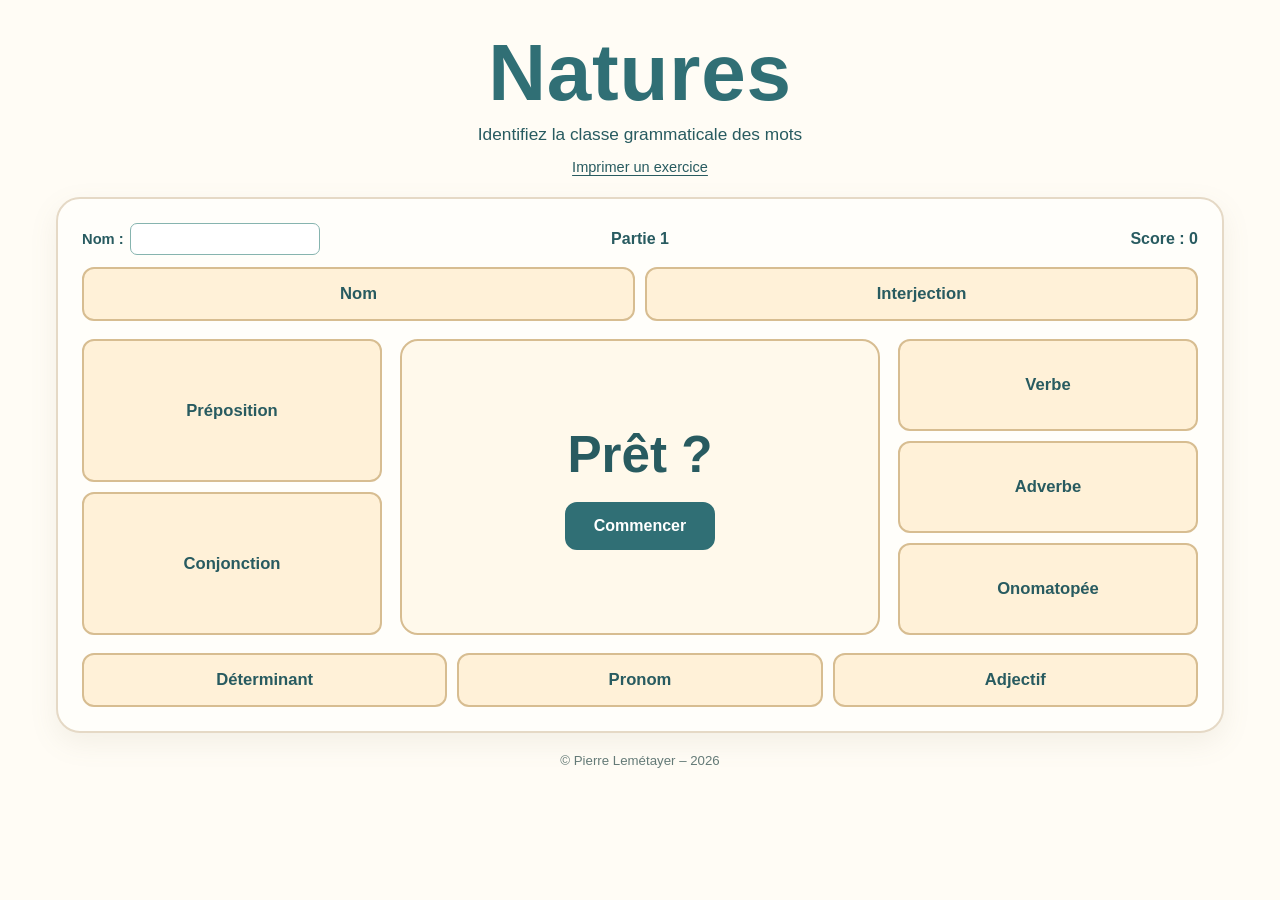
==== commit b4b91bcc: "Rafraîchir le style du lien d'impression" ====
--- a/index.html
+++ b/index.html
@@ -1 +1 @@
-<!doctype html><html lang="fr"><head><meta charset="utf-8"><meta name="viewport" content="width=device-width,initial-scale=1"><title>Natures — Identifiez la classe grammaticale des mots</title><link rel="stylesheet" href="css/style.css?v=20261031-11"></head><body><main class="app"><header><h1><a href="./" id="home">Natures</a></h1><p>Identifiez la classe grammaticale des mots</p><div class="print-tools"><button id="print-toggle" class="text-link" type="button" aria-expanded="false" aria-controls="print-options">Imprimer un exercice</button><div id="print-options" class="print-options" hidden><button id="print-corrected" class="text-link" type="button">Avec corrigé</button><button id="print-exercise" class="text-link" type="button">Sans corrigé</button></div></div></header><section class="game" aria-label="Exercice de grammaire"><div class="status"><label class="student-name" for="student-name">Nom : <input id="student-name" type="text" maxlength="80" autocomplete="name" aria-label="Nom de l’élève"></label><span id="progress">Partie 1</span><span id="score">Score : 0</span></div><div class="layout"><div class="group top"><button data-class="nom">Nom</button><button data-class="interjection">Interjection</button></div><div class="group left"><button data-class="préposition">Préposition</button><button data-class="conjonction">Conjonction</button></div><div class="word"><div id="word" class="word-text" aria-live="polite">Prêt ?</div><div id="feedback" class="feedback" role="status" aria-live="polite"></div><button id="next" class="next">Commencer</button><button id="print-results" class="text-link result-print" type="button" hidden>Imprimer mon résultat</button></div><div class="group right"><button data-class="verbe">Verbe</button><button data-class="adverbe">Adverbe</button><button data-class="onomatopée">Onomatopée</button></div><div class="group bottom"><button data-class="déterminant">Déterminant</button><button data-class="pronom">Pronom</button><button data-class="adjectif">Adjectif</button></div></div><div id="subchoices" class="subchoices" hidden></div></section><footer>© Pierre Lemétayer – 2026</footer></main><script src="js/data.js"></script><script src="js/app.js?v=20261031-9"></script></body></html>+<!doctype html><html lang="fr"><head><meta charset="utf-8"><meta name="viewport" content="width=device-width,initial-scale=1"><title>Natures — Identifiez la classe grammaticale des mots</title><link rel="stylesheet" href="css/style.css?v=20261031-12"></head><body><main class="app"><header><h1><a href="./" id="home">Natures</a></h1><p>Identifiez la classe grammaticale des mots</p><div class="print-tools"><button id="print-toggle" class="text-link" type="button" aria-expanded="false" aria-controls="print-options">Imprimer un exercice</button><div id="print-options" class="print-options" hidden><button id="print-corrected" class="text-link" type="button">Avec corrigé</button><button id="print-exercise" class="text-link" type="button">Sans corrigé</button></div></div></header><section class="game" aria-label="Exercice de grammaire"><div class="status"><label class="student-name" for="student-name">Nom : <input id="student-name" type="text" maxlength="80" autocomplete="name" aria-label="Nom de l’élève"></label><span id="progress">Partie 1</span><span id="score">Score : 0</span></div><div class="layout"><div class="group top"><button data-class="nom">Nom</button><button data-class="interjection">Interjection</button></div><div class="group left"><button data-class="préposition">Préposition</button><button data-class="conjonction">Conjonction</button></div><div class="word"><div id="word" class="word-text" aria-live="polite">Prêt ?</div><div id="feedback" class="feedback" role="status" aria-live="polite"></div><button id="next" class="next">Commencer</button><button id="print-results" class="text-link result-print" type="button" hidden>Imprimer mon résultat</button></div><div class="group right"><button data-class="verbe">Verbe</button><button data-class="adverbe">Adverbe</button><button data-class="onomatopée">Onomatopée</button></div><div class="group bottom"><button data-class="déterminant">Déterminant</button><button data-class="pronom">Pronom</button><button data-class="adjectif">Adjectif</button></div></div><div id="subchoices" class="subchoices" hidden></div></section><footer>© Pierre Lemétayer – 2026</footer></main><script src="js/data.js"></script><script src="js/app.js?v=20261031-9"></script></body></html>
--- a/css/style.css
+++ b/css/style.css
@@ -72,3 +72,7 @@
 footer{color:#647a77}
 button.correct,.subchoices button.correct{background:#d5f3df;border-color:#3c9861;color:#215d37}
 button.wrong,.subchoices button.wrong{background:#ffe0e0;border-color:#d35c5c;color:#922f2f}
+
+/* Lien d'impression du bandeau : aucun fond hérité de l'ancien thème rose. */
+#print-toggle{background:transparent;border:0;color:#285b60;padding:4px 7px;border-radius:0}
+#print-toggle:hover:not(:disabled){background:transparent;color:#306f75}
